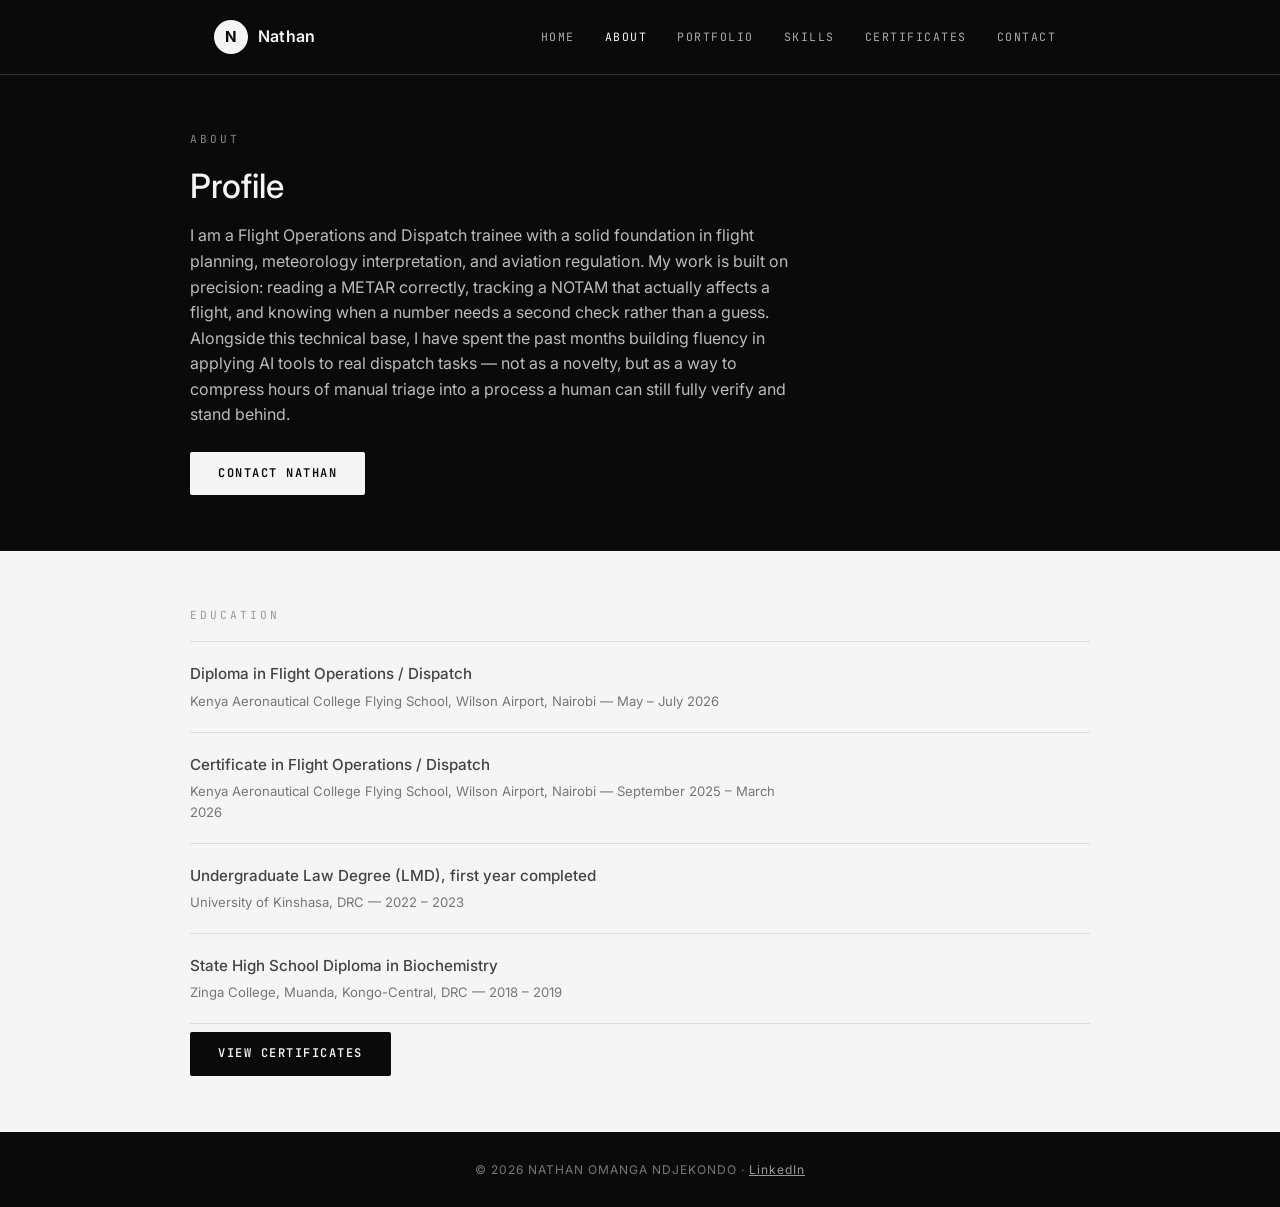
==== about.html @ 8d04b144 "Add files via upload" ====
<!DOCTYPE html>
<html lang="en">
<head>
<meta charset="UTF-8">
<meta name="viewport" content="width=device-width, initial-scale=1.0">
<title>About — Nathan Omanga Ndjekondo</title>
<meta name="description" content="About Nathan Omanga Ndjekondo — Flight Operations and Dispatch trainee from Kenya Aeronautical College, building precision and analytical judgment for operational decision-making.">
<meta property="og:title" content="About — Nathan Omanga Ndjekondo">
<meta property="og:description" content="Flight Operations and Dispatch trainee from Kenya Aeronautical College.">
<meta property="og:type" content="website">
<meta name="twitter:card" content="summary">
<link rel="preconnect" href="https://fonts.googleapis.com">
<link rel="preconnect" href="https://fonts.gstatic.com" crossorigin>
<link rel="stylesheet" href="https://fonts.googleapis.com/css2?family=JetBrains+Mono:wght@400;500;600;700&family=Inter:wght@400;500;600&display=swap">
<link rel="stylesheet" href="style.css">
</head>
<body>
<header>
  <div class="nav-wrap">
    <a class="logo-wrap" href="index.html"><span class="logo-avatar">N</span><span class="logo-name">Nathan</span></a>
    <nav>
      <a href="index.html">Home</a>
      <a href="about.html" class="active">About</a>
      <a href="portfolio.html">Portfolio</a>
      <a href="skills.html">Skills</a>
      <a href="certificates.html">Certificates</a>
      <a href="contact.html">Contact</a>
    </nav>
  </div>
</header>
<main>
  <section class="section-dark">
    <div class="inner">
      <p class="eyebrow">About</p>
      <h1>Profile</h1>
      <p>I am a Flight Operations and Dispatch trainee with a solid foundation in flight planning, meteorology interpretation, and aviation regulation. My work is built on precision: reading a METAR correctly, tracking a NOTAM that actually affects a flight, and knowing when a number needs a second check rather than a guess. Alongside this technical base, I have spent the past months building fluency in applying AI tools to real dispatch tasks — not as a novelty, but as a way to compress hours of manual triage into a process a human can still fully verify and stand behind.</p>
      <a class="cta" href="contact.html">Contact Nathan</a>
    </div>
  </section>
  <section class="section-light">
    <div class="inner">
      <p class="eyebrow">Education</p>
      <div class="row">
        <div>
          <p class="row-title">Diploma in Flight Operations / Dispatch</p>
          <p class="row-sub">Kenya Aeronautical College Flying School, Wilson Airport, Nairobi — May – July 2026</p>
        </div>
      </div>
      <div class="row">
        <div>
          <p class="row-title">Certificate in Flight Operations / Dispatch</p>
          <p class="row-sub">Kenya Aeronautical College Flying School, Wilson Airport, Nairobi — September 2025 – March 2026</p>
        </div>
      </div>
      <div class="row">
        <div>
          <p class="row-title">Undergraduate Law Degree (LMD), first year completed</p>
          <p class="row-sub">University of Kinshasa, DRC — 2022 – 2023</p>
        </div>
      </div>
      <div class="row">
        <div>
          <p class="row-title">State High School Diploma in Biochemistry</p>
          <p class="row-sub">Zinga College, Muanda, Kongo-Central, DRC — 2018 – 2019</p>
        </div>
      </div>
      <a class="cta" href="certificates.html">View Certificates</a>
    </div>
  </section>
</main>
<footer>&copy; 2026 NATHAN OMANGA NDJEKONDO &middot; <a href="https://www.linkedin.com/in/nathan-omanga/" target="_blank" rel="noopener">LinkedIn</a></footer>
</body>
</html>
---- style.css ----
@import url('https://fonts.googleapis.com/css2?family=JetBrains+Mono:wght@400;500;600;700&family=Inter:wght@400;500;600&display=swap');

:root {
  --ink: #0a0a0a;
  --paper: #f5f5f5;
  --muted-on-dark: #999;
  --muted-on-light: #666;
  --line-on-dark: #333;
  --line-on-light: #ddd;
  --action: #2e7d32;
}

* { box-sizing: border-box; }

body {
  margin: 0;
  background: var(--paper);
  color: var(--ink);
  font-family: 'Inter', sans-serif;
  line-height: 1.6;
}

header {
  background: var(--ink);
  color: var(--paper);
  position: sticky;
  top: 0;
  z-index: 10;
  border-bottom: 1px solid var(--line-on-dark);
}

.nav-wrap {
  max-width: 900px;
  margin: 0 auto;
  padding: 20px 24px;
  display: flex;
  justify-content: space-between;
  align-items: center;
  flex-wrap: wrap;
  gap: 14px;
}

.logo {
  font-family: 'JetBrains Mono', monospace;
  font-weight: 600;
  letter-spacing: 1px;
  color: var(--paper);
  font-size: 1rem;
  text-decoration: none;
}

.logo-wrap {
  display: flex;
  align-items: center;
  gap: 10px;
  text-decoration: none;
}

.logo-avatar {
  width: 34px;
  height: 34px;
  border-radius: 50%;
  background: var(--paper);
  color: var(--ink);
  display: flex;
  align-items: center;
  justify-content: center;
  font-family: 'Inter', sans-serif;
  font-weight: 700;
  font-size: 0.95rem;
  flex-shrink: 0;
}

.logo-name {
  font-family: 'Inter', sans-serif;
  font-weight: 600;
  color: var(--paper);
  font-size: 1rem;
  letter-spacing: 0.2px;
}

nav a {
  font-family: 'JetBrains Mono', monospace;
  color: #aaa;
  text-decoration: none;
  margin-left: 6px;
  padding: 8px 10px;
  font-size: 0.72rem;
  letter-spacing: 1.5px;
  text-transform: uppercase;
  display: inline-block;
}

nav a:hover, nav a.active {
  color: var(--paper);
}

main { width: 100%; }

.inner {
  max-width: 900px;
  margin: 0 auto;
}

.section-dark, .section-light {
  width: 100%;
  padding: 56px 24px;
}
.section-dark { background: var(--ink); color: var(--paper); }
.section-light { background: var(--paper); color: var(--ink); }

.eyebrow {
  font-family: 'JetBrains Mono', monospace;
  font-size: 0.7rem;
  letter-spacing: 3px;
  text-transform: uppercase;
  margin: 0 0 16px;
}
.section-dark .eyebrow { color: #888; }
.section-light .eyebrow { color: #999; }

h1 {
  font-family: 'Inter', sans-serif;
  font-weight: 500;
  font-size: 2.1rem;
  line-height: 1.25;
  margin: 0 0 16px;
  max-width: 560px;
}

h2 {
  font-family: 'JetBrains Mono', monospace;
  font-size: 0.75rem;
  letter-spacing: 2px;
  text-transform: uppercase;
  margin: 40px 0 20px;
  color: inherit;
  opacity: 0.6;
}

h3 {
  font-family: 'Inter', sans-serif;
  font-weight: 500;
  font-size: 1.05rem;
  margin: 0 0 6px;
}

p { margin: 0 0 16px; max-width: 620px; }

.section-dark p { color: #bbb; }
.section-light p { color: #444; }

.cta {
  display: inline-block;
  text-decoration: none;
  padding: 12px 28px;
  font-family: 'JetBrains Mono', monospace;
  font-size: 0.75rem;
  font-weight: 600;
  letter-spacing: 1.5px;
  text-transform: uppercase;
  border-radius: 2px;
  margin-top: 8px;
}
.section-dark .cta { background: var(--paper); color: var(--ink); }
.section-light .cta { background: var(--ink); color: var(--paper); }
.cta:hover { opacity: 0.85; }

.row {
  padding: 20px 0;
  display: flex;
  justify-content: space-between;
  align-items: center;
  border-top: 1px solid;
  gap: 16px;
}
.section-dark .row { border-color: var(--line-on-dark); }
.section-light .row { border-color: var(--line-on-light); }
.row:last-of-type { border-bottom: 1px solid; }
.section-dark .row:last-of-type { border-color: var(--line-on-dark); }
.section-light .row:last-of-type { border-color: var(--line-on-light); }

.row-title { font-weight: 500; font-size: 0.95rem; margin: 0 0 4px; }
.row-sub { font-size: 0.82rem; margin: 0; }
.section-dark .row-sub { color: #999; }
.section-light .row-sub { color: #777; }
.row-arrow { font-size: 1.1rem; opacity: 0.5; flex-shrink: 0; }

ul { padding-left: 20px; margin: 0 0 16px; }
li { margin-bottom: 8px; }

.proof-box {
  border: 1px solid;
  border-radius: 4px;
  padding: 18px 20px;
  margin: 20px 0;
  font-size: 0.88rem;
}
.section-dark .proof-box { border-color: var(--line-on-dark); color: #ccc; }
.section-light .proof-box { border-color: var(--line-on-light); color: #333; }

footer {
  text-align: center;
  padding: 28px 24px;
  font-size: 0.75rem;
  letter-spacing: 1px;
  background: var(--ink);
  color: #777;
}
footer a {
  color: #999;
  text-decoration: underline;
}
footer a:hover {
  color: var(--paper);
}

/* Contact form */
.form-group { margin-bottom: 18px; }
label {
  display: block;
  font-family: 'JetBrains Mono', monospace;
  font-size: 0.7rem;
  letter-spacing: 1.5px;
  text-transform: uppercase;
  margin-bottom: 6px;
}
.section-light label { color: #666; }
input, textarea {
  width: 100%;
  padding: 12px;
  border: 1px solid var(--line-on-light);
  border-radius: 2px;
  font-family: 'Inter', sans-serif;
  font-size: 1rem;
  background: #fff;
  color: var(--ink);
}
button[type="submit"] {
  background: var(--ink);
  color: var(--paper);
  border: none;
  padding: 12px 28px;
  border-radius: 2px;
  font-family: 'JetBrains Mono', monospace;
  font-size: 0.75rem;
  font-weight: 600;
  letter-spacing: 1.5px;
  text-transform: uppercase;
  cursor: pointer;
}
#form-status {
  margin-top: 14px;
  font-size: 0.88rem;
  color: #444;
}

.screenshot-placeholder {
  border: 1px dashed;
  border-radius: 4px;
  margin: 24px 0;
  padding: 40px 20px;
  text-align: center;
  font-family: 'Inter', sans-serif;
  font-size: 0.85rem;
}
.section-light .screenshot-placeholder { border-color: #ccc; color: #888; background: #ececec; }
.screenshot-caption {
  font-size: 0.8rem;
  text-align: center;
  margin-top: -12px;
  margin-bottom: 24px;
}
.section-light .screenshot-caption { color: #999; }

@media (max-width: 480px) {
  h1 { font-size: 1.6rem; }
  nav a { margin-left: 0; padding: 8px 6px; font-size: 0.65rem; }
  .section-dark, .section-light { padding: 40px 20px; }
}
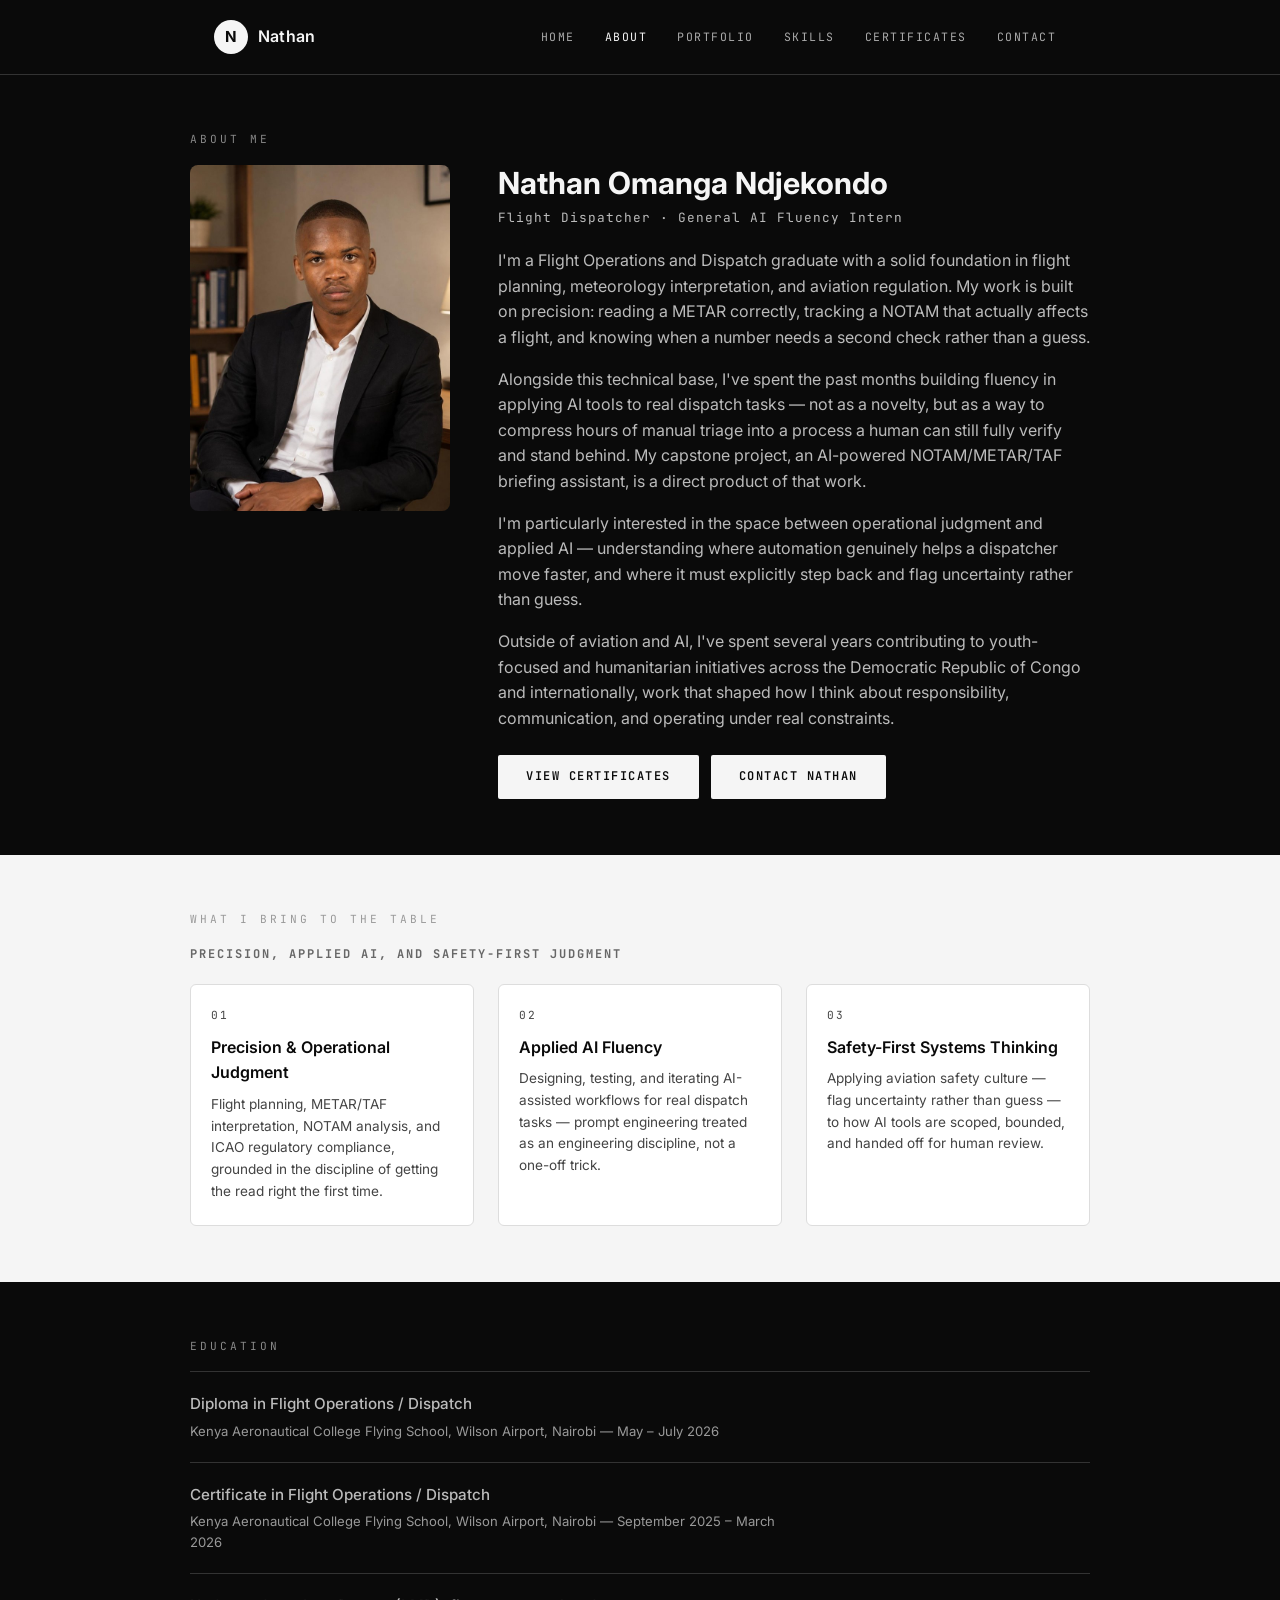
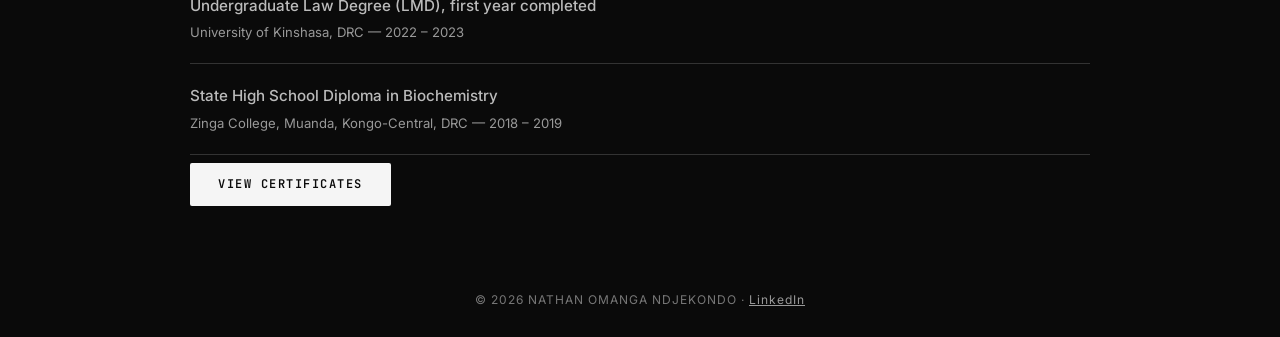
==== commit a0e52106: "Add files via upload" ====
--- a/about.html
+++ b/about.html
@@ -4,15 +4,84 @@
 <meta charset="UTF-8">
 <meta name="viewport" content="width=device-width, initial-scale=1.0">
 <title>About — Nathan Omanga Ndjekondo</title>
-<meta name="description" content="About Nathan Omanga Ndjekondo — Flight Operations and Dispatch trainee from Kenya Aeronautical College, building precision and analytical judgment for operational decision-making.">
+<meta name="description" content="About Nathan Omanga Ndjekondo — Flight Operations and Dispatch graduate from Kenya Aeronautical College, building precision and analytical judgment for operational decision-making.">
 <meta property="og:title" content="About — Nathan Omanga Ndjekondo">
-<meta property="og:description" content="Flight Operations and Dispatch trainee from Kenya Aeronautical College.">
+<meta property="og:description" content="Flight Operations and Dispatch graduate from Kenya Aeronautical College.">
 <meta property="og:type" content="website">
 <meta name="twitter:card" content="summary">
 <link rel="preconnect" href="https://fonts.googleapis.com">
 <link rel="preconnect" href="https://fonts.gstatic.com" crossorigin>
 <link rel="stylesheet" href="https://fonts.googleapis.com/css2?family=JetBrains+Mono:wght@400;500;600;700&family=Inter:wght@400;500;600&display=swap">
 <link rel="stylesheet" href="style.css">
+<style>
+  .about-hero {
+    display: flex;
+    gap: 48px;
+    align-items: flex-start;
+    flex-wrap: wrap;
+  }
+  .about-photo {
+    width: 260px;
+    flex-shrink: 0;
+  }
+  .about-photo img {
+    width: 100%;
+    height: auto;
+    border-radius: 8px;
+    display: block;
+  }
+  .about-text { flex: 1; min-width: 280px; }
+  .about-name {
+    font-family: 'Inter', sans-serif;
+    font-weight: 700;
+    font-size: 1.9rem;
+    line-height: 1.2;
+    margin: 0 0 6px;
+    color: var(--paper);
+  }
+  .about-role {
+    font-family: 'JetBrains Mono', monospace;
+    font-size: 0.8rem;
+    letter-spacing: 1px;
+    color: #999;
+    margin: 0 0 20px;
+  }
+  .about-cta-row { display: flex; gap: 12px; flex-wrap: wrap; margin-top: 8px; }
+
+  .pillar-grid {
+    display: grid;
+    grid-template-columns: repeat(auto-fit, minmax(220px, 1fr));
+    gap: 24px;
+    margin-top: 8px;
+  }
+  .pillar-card {
+    border: 1px solid;
+    border-radius: 6px;
+    padding: 22px 20px;
+  }
+  .section-light .pillar-card { border-color: var(--line-on-light); background: #fff; }
+  .pillar-num {
+    font-family: 'JetBrains Mono', monospace;
+    font-size: 0.7rem;
+    letter-spacing: 2px;
+    color: #aaa;
+    margin: 0 0 10px;
+  }
+  .pillar-title {
+    font-family: 'Inter', sans-serif;
+    font-weight: 600;
+    font-size: 1rem;
+    margin: 0 0 8px;
+    color: var(--ink);
+  }
+  .pillar-desc { font-size: 0.85rem; color: #555; margin: 0; }
+
+  @media (max-width: 640px) {
+    .about-hero { flex-direction: column; align-items: center; text-align: center; }
+    .about-photo { width: 200px; }
+    .about-cta-row { justify-content: center; }
+  }
+</style>
 </head>
 <body>
 <header>
@@ -31,13 +100,52 @@
 <main>
   <section class="section-dark">
     <div class="inner">
-      <p class="eyebrow">About</p>
-      <h1>Profile</h1>
-      <p>I am a Flight Operations and Dispatch trainee with a solid foundation in flight planning, meteorology interpretation, and aviation regulation. My work is built on precision: reading a METAR correctly, tracking a NOTAM that actually affects a flight, and knowing when a number needs a second check rather than a guess. Alongside this technical base, I have spent the past months building fluency in applying AI tools to real dispatch tasks — not as a novelty, but as a way to compress hours of manual triage into a process a human can still fully verify and stand behind.</p>
-      <a class="cta" href="contact.html">Contact Nathan</a>
+      <p class="eyebrow">About me</p>
+      <div class="about-hero">
+        <div class="about-photo">
+          <img src="nathan-about-photo.jpg" alt="Nathan Omanga Ndjekondo">
+        </div>
+        <div class="about-text">
+          <h1 class="about-name">Nathan Omanga Ndjekondo</h1>
+          <p class="about-role">Flight Dispatcher &middot; General AI Fluency Intern</p>
+          <p>I'm a Flight Operations and Dispatch graduate with a solid foundation in flight planning, meteorology interpretation, and aviation regulation. My work is built on precision: reading a METAR correctly, tracking a NOTAM that actually affects a flight, and knowing when a number needs a second check rather than a guess.</p>
+          <p>Alongside this technical base, I've spent the past months building fluency in applying AI tools to real dispatch tasks — not as a novelty, but as a way to compress hours of manual triage into a process a human can still fully verify and stand behind. My capstone project, an AI-powered NOTAM/METAR/TAF briefing assistant, is a direct product of that work.</p>
+          <p>I'm particularly interested in the space between operational judgment and applied AI — understanding where automation genuinely helps a dispatcher move faster, and where it must explicitly step back and flag uncertainty rather than guess.</p>
+          <p>Outside of aviation and AI, I've spent several years contributing to youth-focused and humanitarian initiatives across the Democratic Republic of Congo and internationally, work that shaped how I think about responsibility, communication, and operating under real constraints.</p>
+          <div class="about-cta-row">
+            <a class="cta" href="certificates.html">View Certificates</a>
+            <a class="cta" href="contact.html">Contact Nathan</a>
+          </div>
+        </div>
+      </div>
     </div>
   </section>
+
   <section class="section-light">
+    <div class="inner">
+      <p class="eyebrow">What I bring to the table</p>
+      <h2 style="margin-top:0;">Precision, applied AI, and safety-first judgment</h2>
+      <div class="pillar-grid">
+        <div class="pillar-card">
+          <p class="pillar-num">01</p>
+          <h3 class="pillar-title">Precision &amp; Operational Judgment</h3>
+          <p class="pillar-desc">Flight planning, METAR/TAF interpretation, NOTAM analysis, and ICAO regulatory compliance, grounded in the discipline of getting the read right the first time.</p>
+        </div>
+        <div class="pillar-card">
+          <p class="pillar-num">02</p>
+          <h3 class="pillar-title">Applied AI Fluency</h3>
+          <p class="pillar-desc">Designing, testing, and iterating AI-assisted workflows for real dispatch tasks — prompt engineering treated as an engineering discipline, not a one-off trick.</p>
+        </div>
+        <div class="pillar-card">
+          <p class="pillar-num">03</p>
+          <h3 class="pillar-title">Safety-First Systems Thinking</h3>
+          <p class="pillar-desc">Applying aviation safety culture — flag uncertainty rather than guess — to how AI tools are scoped, bounded, and handed off for human review.</p>
+        </div>
+      </div>
+    </div>
+  </section>
+
+  <section class="section-dark">
     <div class="inner">
       <p class="eyebrow">Education</p>
       <div class="row">
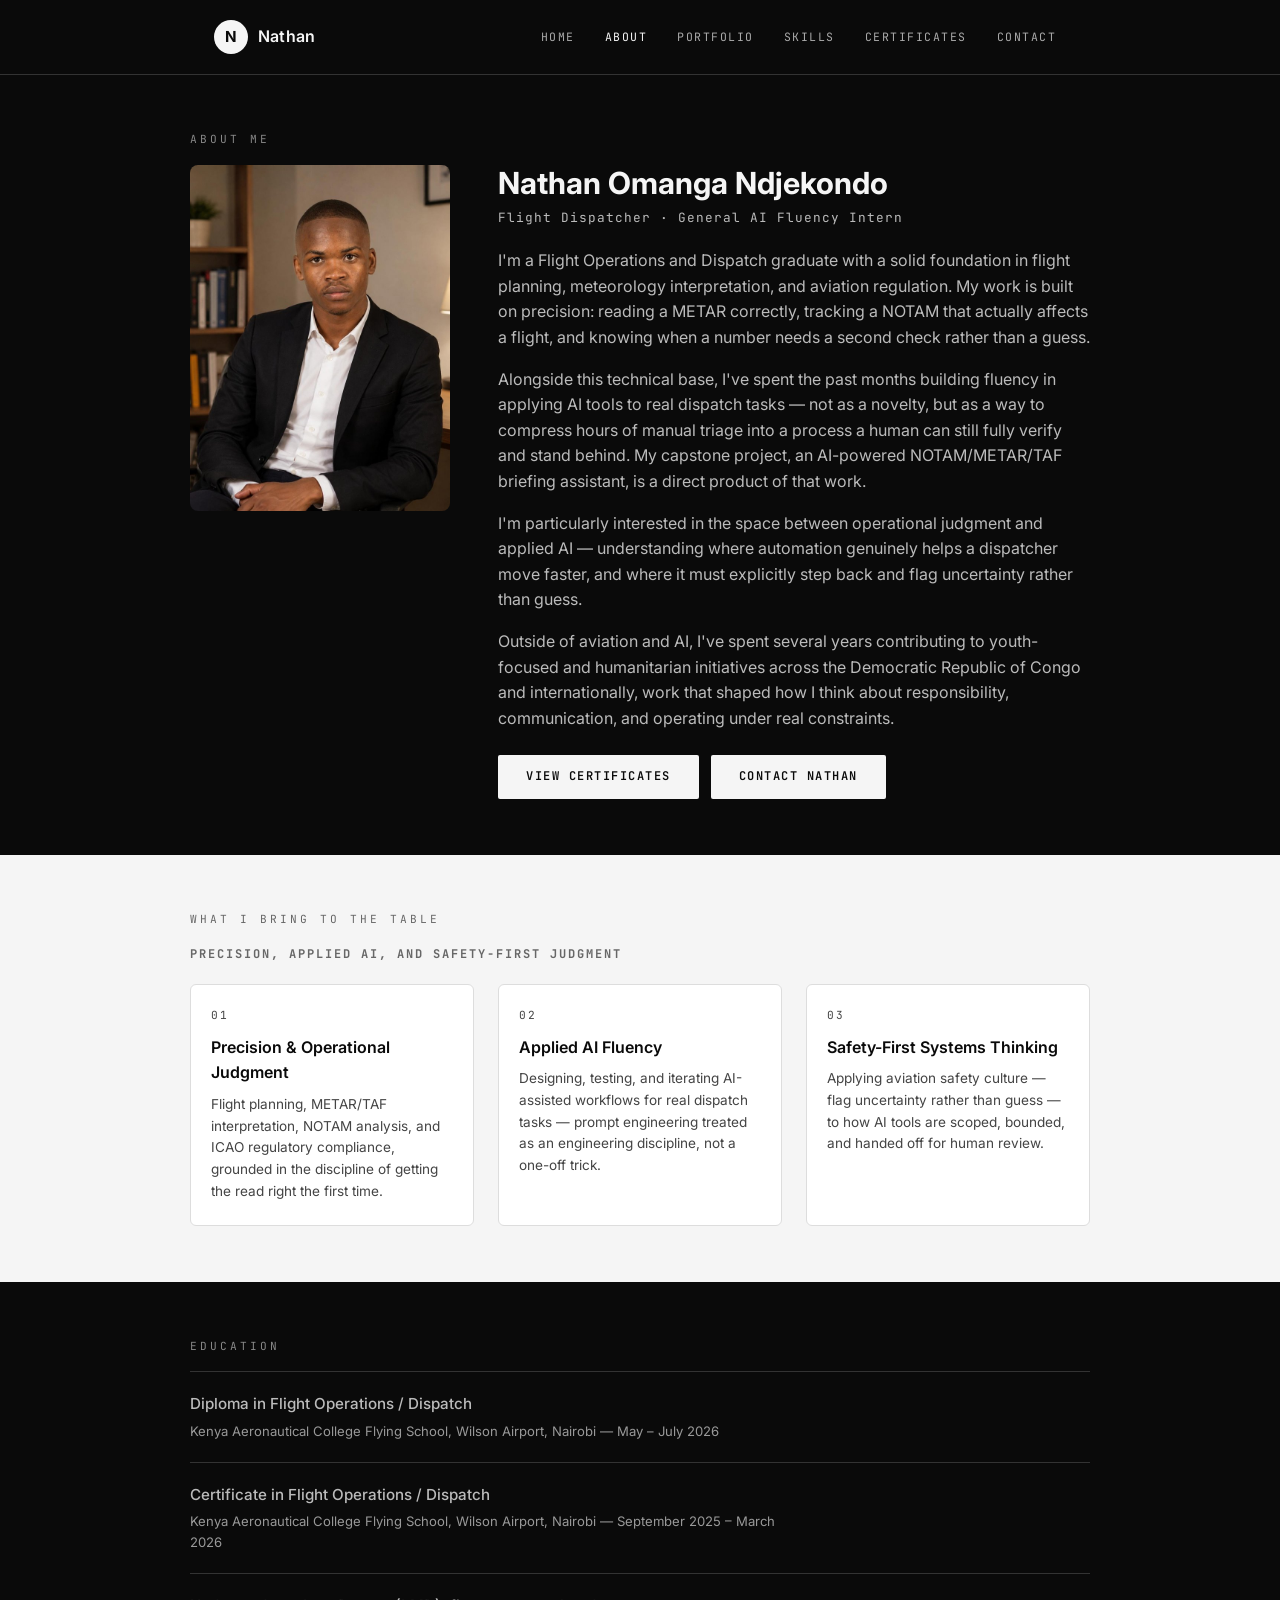
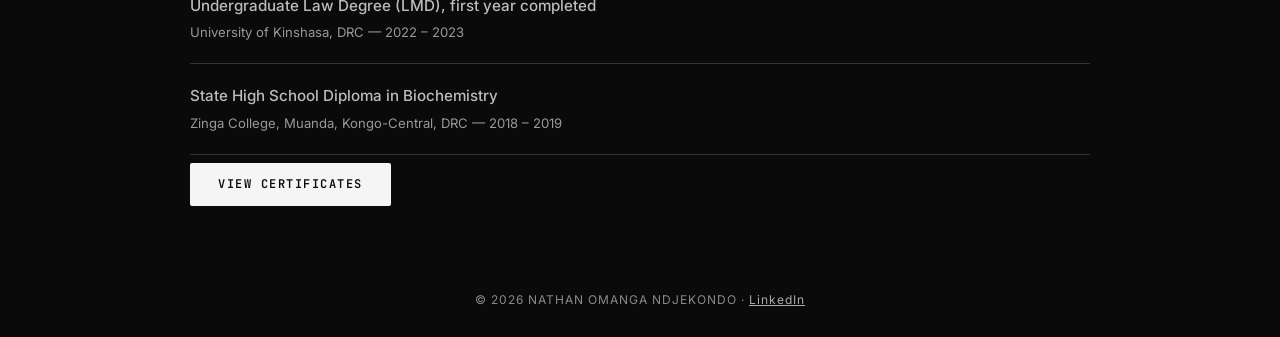
==== commit ecc856d0: "Add files via upload" ====
--- a/about.html
+++ b/about.html
@@ -3,6 +3,8 @@
 <head>
 <meta charset="UTF-8">
 <meta name="viewport" content="width=device-width, initial-scale=1.0">
+<meta name="theme-color" content="#0a0a0a">
+<meta name="apple-mobile-web-app-status-bar-style" content="black-translucent">
 <title>About — Nathan Omanga Ndjekondo</title>
 <meta name="description" content="About Nathan Omanga Ndjekondo — Flight Operations and Dispatch graduate from Kenya Aeronautical College, building precision and analytical judgment for operational decision-making.">
 <meta property="og:title" content="About — Nathan Omanga Ndjekondo">
@@ -11,83 +13,23 @@
 <meta name="twitter:card" content="summary">
 <link rel="preconnect" href="https://fonts.googleapis.com">
 <link rel="preconnect" href="https://fonts.gstatic.com" crossorigin>
-<link rel="stylesheet" href="https://fonts.googleapis.com/css2?family=JetBrains+Mono:wght@400;500;600;700&family=Inter:wght@400;500;600&display=swap">
+<link rel="preload" as="style" href="https://fonts.googleapis.com/css2?family=JetBrains+Mono:wght@400;600&family=Inter:wght@400;500;600;700&display=swap" onload="this.onload=null;this.rel='stylesheet'">
+<noscript><link rel="stylesheet" href="https://fonts.googleapis.com/css2?family=JetBrains+Mono:wght@400;600&family=Inter:wght@400;500;600;700&display=swap"></noscript>
 <link rel="stylesheet" href="style.css">
-<style>
-  .about-hero {
-    display: flex;
-    gap: 48px;
-    align-items: flex-start;
-    flex-wrap: wrap;
-  }
-  .about-photo {
-    width: 260px;
-    flex-shrink: 0;
-  }
-  .about-photo img {
-    width: 100%;
-    height: auto;
-    border-radius: 8px;
-    display: block;
-  }
-  .about-text { flex: 1; min-width: 280px; }
-  .about-name {
-    font-family: 'Inter', sans-serif;
-    font-weight: 700;
-    font-size: 1.9rem;
-    line-height: 1.2;
-    margin: 0 0 6px;
-    color: var(--paper);
-  }
-  .about-role {
-    font-family: 'JetBrains Mono', monospace;
-    font-size: 0.8rem;
-    letter-spacing: 1px;
-    color: #999;
-    margin: 0 0 20px;
-  }
-  .about-cta-row { display: flex; gap: 12px; flex-wrap: wrap; margin-top: 8px; }
-
-  .pillar-grid {
-    display: grid;
-    grid-template-columns: repeat(auto-fit, minmax(220px, 1fr));
-    gap: 24px;
-    margin-top: 8px;
-  }
-  .pillar-card {
-    border: 1px solid;
-    border-radius: 6px;
-    padding: 22px 20px;
-  }
-  .section-light .pillar-card { border-color: var(--line-on-light); background: #fff; }
-  .pillar-num {
-    font-family: 'JetBrains Mono', monospace;
-    font-size: 0.7rem;
-    letter-spacing: 2px;
-    color: #aaa;
-    margin: 0 0 10px;
-  }
-  .pillar-title {
-    font-family: 'Inter', sans-serif;
-    font-weight: 600;
-    font-size: 1rem;
-    margin: 0 0 8px;
-    color: var(--ink);
-  }
-  .pillar-desc { font-size: 0.85rem; color: #555; margin: 0; }
-
-  @media (max-width: 640px) {
-    .about-hero { flex-direction: column; align-items: center; text-align: center; }
-    .about-photo { width: 200px; }
-    .about-cta-row { justify-content: center; }
-  }
-</style>
+<link rel="stylesheet" href="about.css">
+<link rel="icon" href="favicon.ico" sizes="any">
+<link rel="icon" type="image/png" href="favicon-32.png" sizes="32x32">
+<link rel="icon" type="image/png" href="favicon-16.png" sizes="16x16">
+<link rel="apple-touch-icon" href="apple-touch-icon.png">
 </head>
 <body>
 <header>
   <div class="nav-wrap">
     <a class="logo-wrap" href="index.html"><span class="logo-avatar">N</span><span class="logo-name">Nathan</span></a>
-    <nav>
+    <button class="nav-toggle" id="navToggle" aria-label="Toggle menu" aria-expanded="false">
+      <span></span><span></span><span></span>
+    </button>
+    <nav id="siteNav">
       <a href="index.html">Home</a>
       <a href="about.html" class="active">About</a>
       <a href="portfolio.html">Portfolio</a>
@@ -110,8 +52,8 @@
           <p class="about-role">Flight Dispatcher &middot; General AI Fluency Intern</p>
           <p>I'm a Flight Operations and Dispatch graduate with a solid foundation in flight planning, meteorology interpretation, and aviation regulation. My work is built on precision: reading a METAR correctly, tracking a NOTAM that actually affects a flight, and knowing when a number needs a second check rather than a guess.</p>
           <p>Alongside this technical base, I've spent the past months building fluency in applying AI tools to real dispatch tasks — not as a novelty, but as a way to compress hours of manual triage into a process a human can still fully verify and stand behind. My capstone project, an AI-powered NOTAM/METAR/TAF briefing assistant, is a direct product of that work.</p>
-          <p>I'm particularly interested in the space between operational judgment and applied AI — understanding where automation genuinely helps a dispatcher move faster, and where it must explicitly step back and flag uncertainty rather than guess.</p>
-          <p>Outside of aviation and AI, I've spent several years contributing to youth-focused and humanitarian initiatives across the Democratic Republic of Congo and internationally, work that shaped how I think about responsibility, communication, and operating under real constraints.</p>
+          <p class="bio-extra">I'm particularly interested in the space between operational judgment and applied AI — understanding where automation genuinely helps a dispatcher move faster, and where it must explicitly step back and flag uncertainty rather than guess.</p>
+          <p class="bio-extra">Outside of aviation and AI, I've spent several years contributing to youth-focused and humanitarian initiatives across the Democratic Republic of Congo and internationally, work that shaped how I think about responsibility, communication, and operating under real constraints.</p>
           <div class="about-cta-row">
             <a class="cta" href="certificates.html">View Certificates</a>
             <a class="cta" href="contact.html">Contact Nathan</a>
@@ -124,7 +66,7 @@
   <section class="section-light">
     <div class="inner">
       <p class="eyebrow">What I bring to the table</p>
-      <h2 style="margin-top:0;">Precision, applied AI, and safety-first judgment</h2>
+      <h2 class="section-title-first">Precision, applied AI, and safety-first judgment</h2>
       <div class="pillar-grid">
         <div class="pillar-card">
           <p class="pillar-num">01</p>
@@ -177,5 +119,8 @@
   </section>
 </main>
 <footer>&copy; 2026 NATHAN OMANGA NDJEKONDO &middot; <a href="https://www.linkedin.com/in/nathan-omanga/" target="_blank" rel="noopener">LinkedIn</a></footer>
+<script src="nav.js" defer></script>
+<script src="reveal.js" defer></script>
+<script src="about.js" defer></script>
 </body>
 </html>
--- a/style.css
+++ b/style.css
@@ -1,4 +1,5 @@
-@import url('https://fonts.googleapis.com/css2?family=JetBrains+Mono:wght@400;500;600;700&family=Inter:wght@400;500;600&display=swap');
+/* Fonts (Inter + JetBrains Mono) are loaded from each page's <head>,
+   not with @import here: @import creates a render-blocking chain. */
 
 :root {
   --ink: #0a0a0a;
@@ -95,6 +96,57 @@
   color: var(--paper);
 }
 
+/* Mobile hamburger menu — hidden on desktop by default */
+.nav-toggle {
+  display: none;
+  flex-direction: column;
+  justify-content: center;
+  gap: 5px;
+  width: 30px;
+  height: 22px;
+  background: none;
+  border: none;
+  cursor: pointer;
+  padding: 0;
+  flex-shrink: 0;
+}
+.nav-toggle span {
+  display: block;
+  width: 100%;
+  height: 2px;
+  background: var(--paper);
+  border-radius: 2px;
+  transition: transform 0.25s ease, opacity 0.2s ease;
+}
+.nav-toggle.open span:nth-child(1) { transform: translateY(7px) rotate(45deg); }
+.nav-toggle.open span:nth-child(2) { opacity: 0; }
+.nav-toggle.open span:nth-child(3) { transform: translateY(-7px) rotate(-45deg); }
+
+@media (max-width: 720px) {
+  .nav-wrap { position: relative; }
+  .nav-toggle { display: flex; }
+  nav {
+    display: none;
+    flex-direction: column;
+    width: 100%;
+    background: var(--ink);
+    position: absolute;
+    top: 100%;
+    left: 0;
+    padding: 6px 24px 18px;
+    border-top: 1px solid var(--line-on-dark);
+    box-shadow: 0 12px 20px rgba(0,0,0,0.35);
+  }
+  nav.open { display: flex; }
+  nav a {
+    margin-left: 0;
+    padding: 14px 0;
+    border-bottom: 1px solid var(--line-on-dark);
+    width: 100%;
+  }
+  nav a:last-child { border-bottom: none; }
+}
+
 main { width: 100%; }
 
 .inner {
@@ -117,7 +169,7 @@
   margin: 0 0 16px;
 }
 .section-dark .eyebrow { color: #888; }
-.section-light .eyebrow { color: #999; }
+.section-light .eyebrow { color: #666; }
 
 h1 {
   font-family: 'Inter', sans-serif;
@@ -173,18 +225,29 @@
   align-items: center;
   border-top: 1px solid;
   gap: 16px;
+  transition: background-color 0.2s ease;
 }
 .section-dark .row { border-color: var(--line-on-dark); }
 .section-light .row { border-color: var(--line-on-light); }
 .row:last-of-type { border-bottom: 1px solid; }
 .section-dark .row:last-of-type { border-color: var(--line-on-dark); }
 .section-light .row:last-of-type { border-color: var(--line-on-light); }
+.row:has(a.row-arrow):hover { cursor: pointer; }
+.section-dark .row:has(a.row-arrow):hover { background-color: rgba(255,255,255,0.04); }
+.section-light .row:has(a.row-arrow):hover { background-color: rgba(0,0,0,0.03); }
 
 .row-title { font-weight: 500; font-size: 0.95rem; margin: 0 0 4px; }
 .row-sub { font-size: 0.82rem; margin: 0; }
 .section-dark .row-sub { color: #999; }
-.section-light .row-sub { color: #777; }
-.row-arrow { font-size: 1.1rem; opacity: 0.5; flex-shrink: 0; }
+.section-light .row-sub { color: #595959; }
+.row-arrow {
+  font-size: 1.1rem;
+  opacity: 0.5;
+  flex-shrink: 0;
+  display: inline-block;
+  transition: transform 0.2s ease, opacity 0.2s ease;
+}
+.row:hover .row-arrow { transform: translateX(4px); opacity: 0.9; }
 
 ul { padding-left: 20px; margin: 0 0 16px; }
 li { margin-bottom: 8px; }
@@ -205,10 +268,10 @@
   font-size: 0.75rem;
   letter-spacing: 1px;
   background: var(--ink);
-  color: #777;
+  color: #8a8a8a;
 }
 footer a {
-  color: #999;
+  color: #aaa;
   text-decoration: underline;
 }
 footer a:hover {
@@ -264,17 +327,75 @@
   font-family: 'Inter', sans-serif;
   font-size: 0.85rem;
 }
-.section-light .screenshot-placeholder { border-color: #ccc; color: #888; background: #ececec; }
+.section-light .screenshot-placeholder { border-color: #ccc; color: #595959; background: #ececec; }
 .screenshot-caption {
   font-size: 0.8rem;
   text-align: center;
   margin-top: -12px;
   margin-bottom: 24px;
 }
-.section-light .screenshot-caption { color: #999; }
+.section-light .screenshot-caption { color: #666; }
+
+/* Hover lift for cards used across Certificates / About / Home */
+.cert-card, .pillar-card {
+  transition: transform 0.2s ease, box-shadow 0.2s ease, border-color 0.2s ease;
+}
+.cert-card:hover, .pillar-card:hover {
+  transform: translateY(-3px);
+}
+.section-dark .cert-card:hover, .section-dark .pillar-card:hover {
+  border-color: #555;
+  box-shadow: 0 12px 24px rgba(0,0,0,0.45);
+}
+.section-light .cert-card:hover, .section-light .pillar-card:hover {
+  border-color: #bbb;
+  box-shadow: 0 12px 24px rgba(0,0,0,0.12);
+}
+
+/* Hover for skill/tag chips (Skills page + Home hero) */
+.chip {
+  transition: background-color 0.2s ease, border-color 0.2s ease, color 0.2s ease;
+}
+.section-dark .chip:hover { border-color: #777; color: var(--paper); }
+.section-light .chip:hover { border-color: #999; background: #f0f0f0; }
+
+/* Certificate thumbnail — subtle zoom on hover to signal it's clickable */
+.cert-thumb-img { transition: transform 0.3s ease; }
+.cert-thumb-link:hover .cert-thumb-img { transform: scale(1.03); }
 
 @media (max-width: 480px) {
   h1 { font-size: 1.6rem; }
   nav a { margin-left: 0; padding: 8px 6px; font-size: 0.65rem; }
   .section-dark, .section-light { padding: 40px 20px; }
 }
+
+/* Keyboard accessibility — visible focus ring on every interactive element */
+a:focus-visible,
+button:focus-visible,
+input:focus-visible,
+textarea:focus-visible,
+.nav-toggle:focus-visible,
+.cert-thumb-link:focus-visible {
+  outline: 2px solid var(--action);
+  outline-offset: 3px;
+  border-radius: 2px;
+}
+
+/* Scroll fade-in — only applied once reveal.js confirms JS is running,
+   so content always displays normally if JS fails or is disabled. */
+main > section.reveal {
+  opacity: 0;
+  transform: translateY(24px);
+  transition: opacity 0.6s ease, transform 0.6s ease;
+}
+main > section.reveal.in-view {
+  opacity: 1;
+  transform: translateY(0);
+}
+@media (prefers-reduced-motion: reduce) {
+  main > section.reveal {
+    opacity: 1;
+    transform: none;
+    transition: none;
+  }
+}
--- a/about.css
+++ b/about.css
@@ -0,0 +1,127 @@
+/* about.css — styles for about.html */
+
+.about-hero {
+  display: flex;
+  gap: 48px;
+  align-items: flex-start;
+  flex-wrap: wrap;
+}
+.about-photo {
+  width: 260px;
+  flex-shrink: 0;
+}
+.about-photo img {
+  width: 100%;
+  height: auto;
+  border-radius: 8px;
+  display: block;
+}
+.about-text { flex: 1; min-width: 280px; }
+.about-name {
+  font-family: 'Inter', sans-serif;
+  font-weight: 700;
+  font-size: 1.9rem;
+  line-height: 1.2;
+  margin: 0 0 6px;
+  color: var(--paper);
+}
+.about-role {
+  font-family: 'JetBrains Mono', monospace;
+  font-size: 0.8rem;
+  letter-spacing: 1px;
+  color: #999;
+  margin: 0 0 20px;
+}
+.about-cta-row { display: flex; gap: 12px; flex-wrap: wrap; margin-top: 8px; }
+
+/* Pillars */
+.section-title-first { margin-top: 0; }
+.pillar-grid {
+  display: grid;
+  grid-template-columns: repeat(auto-fit, minmax(220px, 1fr));
+  gap: 24px;
+  margin-top: 8px;
+}
+.pillar-card {
+  border: 1px solid;
+  border-radius: 6px;
+  padding: 22px 20px;
+  transition: transform 0.25s, box-shadow 0.25s;
+}
+.pillar-card:hover {
+  transform: translateY(-3px);
+  box-shadow: 0 6px 18px rgba(0, 0, 0, 0.08);
+}
+.section-light .pillar-card { border-color: var(--line-on-light); background: #fff; }
+.pillar-num {
+  font-family: 'JetBrains Mono', monospace;
+  font-size: 0.7rem;
+  letter-spacing: 2px;
+  color: #666;
+  margin: 0 0 10px;
+}
+.pillar-title {
+  font-family: 'Inter', sans-serif;
+  font-weight: 600;
+  font-size: 1rem;
+  margin: 0 0 8px;
+  color: var(--ink);
+}
+.pillar-desc { font-size: 0.85rem; color: #555; margin: 0; }
+
+/* Read more / Read less (mobile only, added by about.js) */
+.read-more-btn {
+  display: none;
+  margin: 0 0 16px;
+  padding: 8px 16px;
+  font-family: 'JetBrains Mono', monospace;
+  font-size: 0.75rem;
+  letter-spacing: 0.5px;
+  color: #ddd;
+  background: transparent;
+  border: 1px solid var(--line-on-dark);
+  border-radius: 4px;
+  cursor: pointer;
+  transition: background 0.2s;
+}
+.read-more-btn:hover { background: #1c1c1c; }
+.read-more-btn:focus-visible {
+  outline: 2px solid #4caf50;
+  outline-offset: 3px;
+}
+.about-text.collapsed .bio-extra { display: none; }
+
+/* Keyboard focus for calls to action */
+.cta:focus-visible {
+  outline: 2px solid #4caf50;
+  outline-offset: 3px;
+}
+
+/* Tablet */
+@media (max-width: 900px) {
+  .about-hero { gap: 32px; }
+  .about-photo { width: 220px; }
+}
+
+/* Mobile */
+@media (max-width: 640px) {
+  .about-hero { flex-direction: column; align-items: center; text-align: center; }
+  .about-photo { width: 200px; }
+  .about-cta-row { justify-content: center; }
+  .about-name { font-size: 1.6rem; }
+  .read-more-btn { display: inline-block; }
+}
+
+/* Print */
+@media print {
+  .read-more-btn, nav, .nav-toggle, .about-cta-row { display: none !important; }
+  .about-text.collapsed .bio-extra { display: block !important; }
+  .section-dark { background: #fff !important; color: #000 !important; }
+  .about-name, .about-role { color: #000 !important; }
+}
+
+/* Reduced motion */
+@media (prefers-reduced-motion: reduce) {
+  .pillar-card, .read-more-btn { transition: none; }
+  .pillar-card:hover { transform: none; }
+}
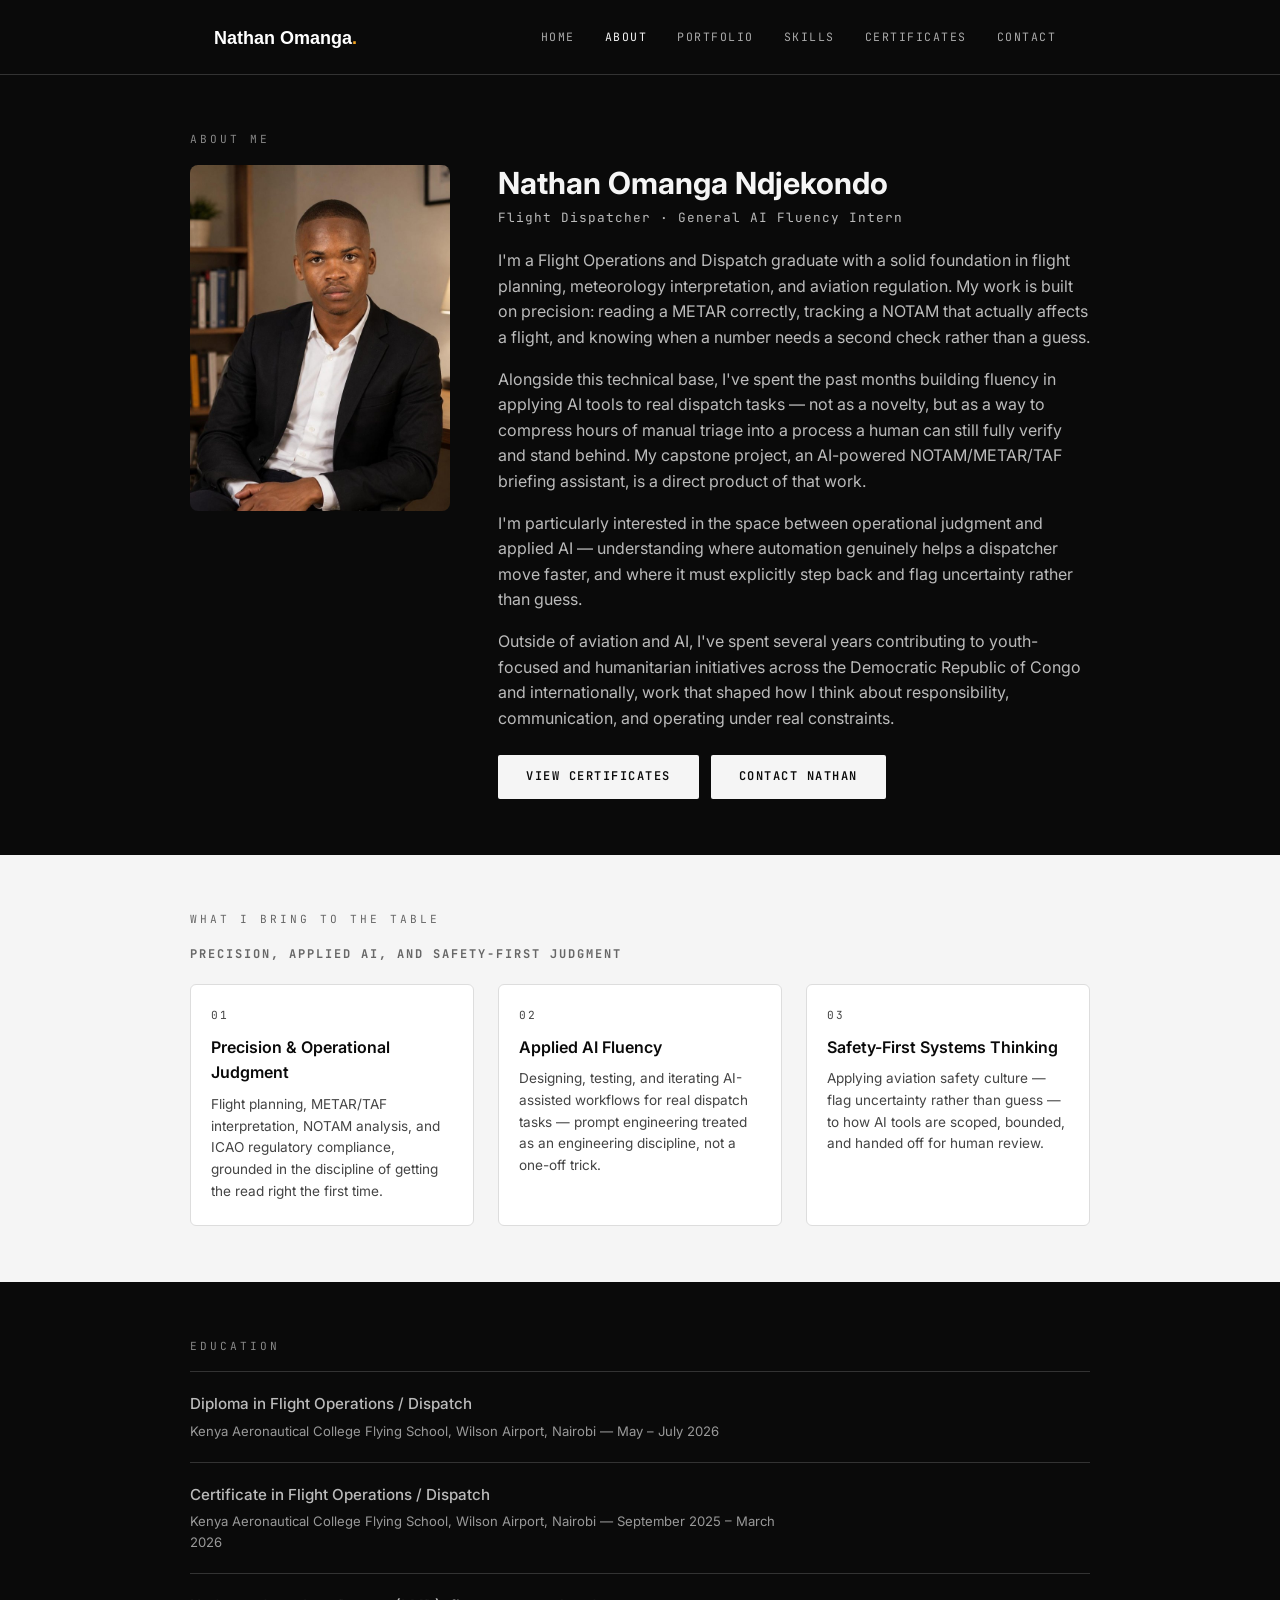
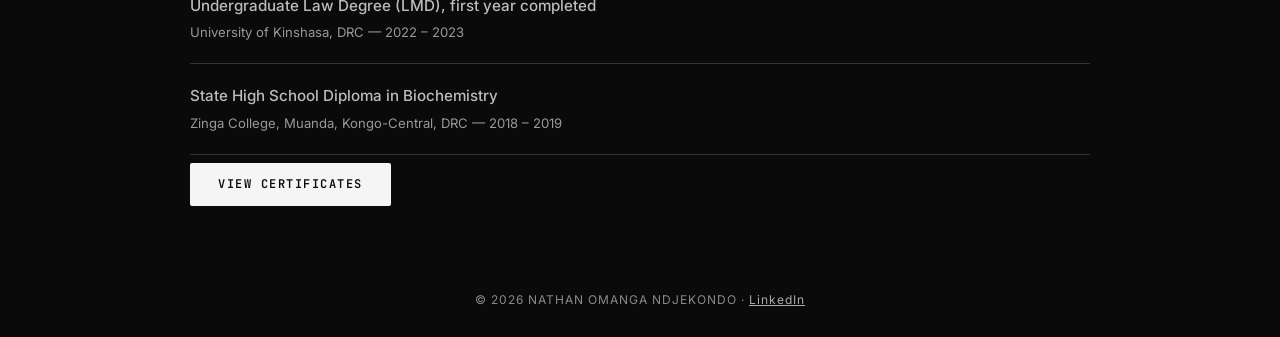
==== commit 25cebfd3: "Add files via upload" ====
--- a/about.html
+++ b/about.html
@@ -17,15 +17,14 @@
 <noscript><link rel="stylesheet" href="https://fonts.googleapis.com/css2?family=JetBrains+Mono:wght@400;600&family=Inter:wght@400;500;600;700&display=swap"></noscript>
 <link rel="stylesheet" href="style.css">
 <link rel="stylesheet" href="about.css">
-<link rel="icon" href="favicon.ico" sizes="any">
-<link rel="icon" type="image/png" href="favicon-32.png" sizes="32x32">
-<link rel="icon" type="image/png" href="favicon-16.png" sizes="16x16">
+<link rel="icon" href="favicon.ico" sizes="32x32">
+<link rel="icon" type="image/svg+xml" href="favicon-n.svg">
 <link rel="apple-touch-icon" href="apple-touch-icon.png">
 </head>
 <body>
 <header>
   <div class="nav-wrap">
-    <a class="logo-wrap" href="index.html"><span class="logo-avatar">N</span><span class="logo-name">Nathan</span></a>
+    <a class="logo-wrap" href="index.html"><img src="logo-nathan-blanc.svg" alt="Nathan Omanga" height="30"></a>
     <button class="nav-toggle" id="navToggle" aria-label="Toggle menu" aria-expanded="false">
       <span></span><span></span><span></span>
     </button>
